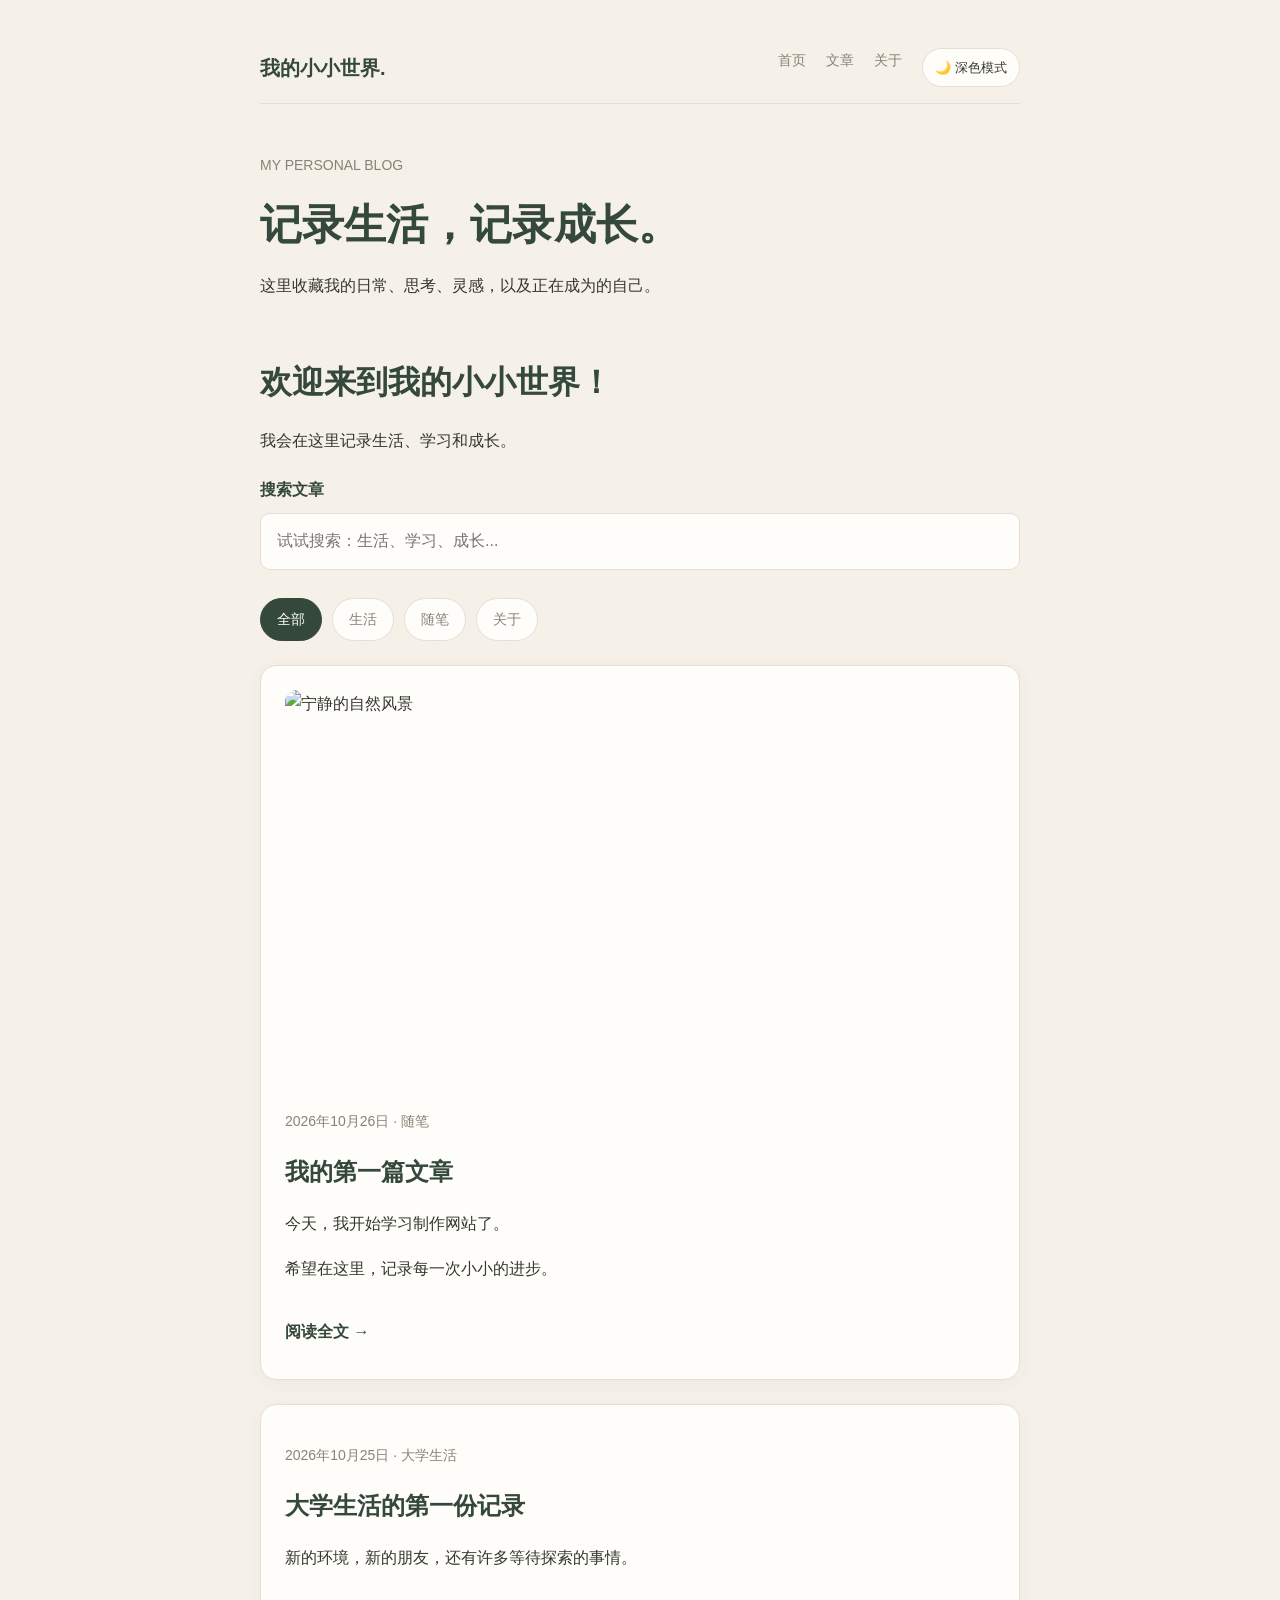
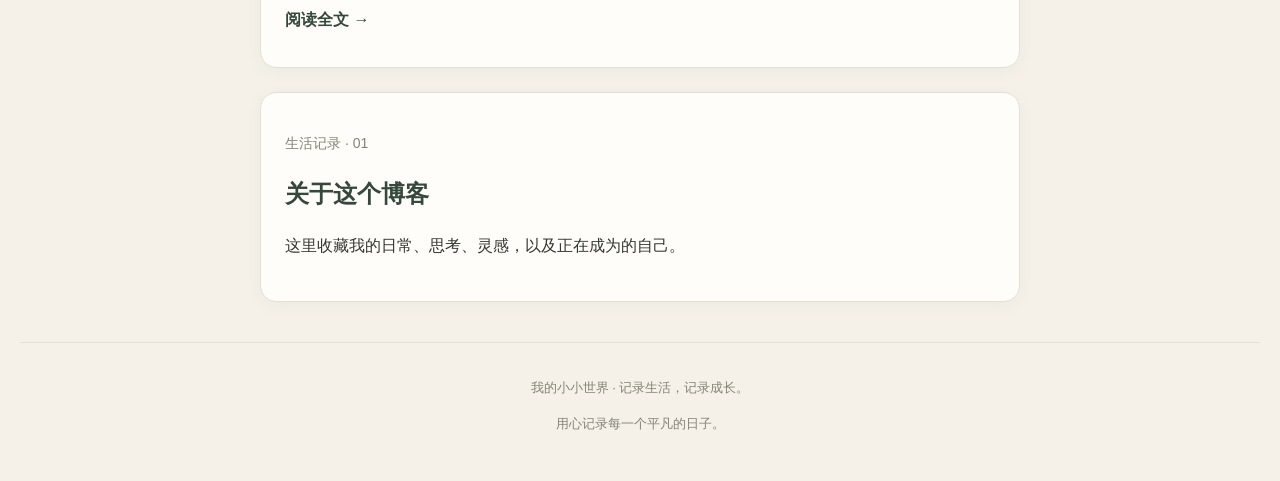
==== index.html @ ff306c77 "Add files via upload" ====
<!DOCTYPE html>
<html lang="zh-CN">
<head>
    <meta charset="UTF-8">
    <meta name="viewport" content="width=device-width, initial-scale=1.0">
    <title>我的小小世界</title>

    <link rel="stylesheet" href="style.css">
</head>
<body>
    
    <main>
        <nav class="navbar">
            <a class="logo" href="#">我的小小世界.</a>
            <div class="nav-links">
                <a href="#home">首页</a>
                <a href="#articles">文章</a>
                <a href="#about">关于</a>
                <button id="theme-toggle" type="button" aria-label="切换深色模式">
    🌙 深色模式
</button>
            </div>
        </nav>

        <header id="home" class="hero">
            <p class="date">MY PERSONAL BLOG</p>
            <h1>记录生活，记录成长。</h1>
            <p>这里收藏我的日常、思考、灵感，以及正在成为的自己。</p>
        </header>

        <h1>欢迎来到我的小小世界！</h1>
        <p>我会在这里记录生活、学习和成长。</p>

        
        <section class="search-area">
            <label for="article-search">搜索文章</label>
            <input
                type="search"
                id="article-search"
                placeholder="试试搜索：生活、学习、成长..."
            >
            <p id="search-status" aria-live="polite"></p>
        </section>

        <section class="category-area" aria-label="文章分类">
            <button class="category-btn active" data-category="全部">
                全部
            </button>
            <button class="category-btn" data-category="生活">
                生活
            </button>
            <button class="category-btn" data-category="随笔">
                随笔
            </button>
            <button class="category-btn" data-category="关于">
                关于
            </button>
        </section>

<!-- 第一篇：随笔 -->
<article class="card" id="articles" data-category="随笔">
    <img
        class="cover"
        src="https://images.unsplash.com/photo-1470770841072-f978cf4d019e?w=1000"
        alt="宁静的自然风景"
    >
    <p class="date">2026年10月26日 · 随笔</p>
    <h2>我的第一篇文章</h2>
    <p>今天，我开始学习制作网站了。</p>
    <p>希望在这里，记录每一次小小的进步。</p>
    <a class="read-more" href="article.html">阅读全文 →</a>
</article>

        <!-- 第二篇：生活 -->
<article class="card" data-category="生活">
            <p class="date">2026年10月25日 · 大学生活</p>
            <h2>大学生活的第一份记录</h2>
            <p>新的环境，新的朋友，还有许多等待探索的事情。</p>
            <a class="read-more" href="article2.html">阅读全文 →</a>
        </article>


        <!-- 第三篇：关于 -->
<article class="card" id="about" data-category="关于">
            <p class="date">生活记录 · 01</p>
            <h2>关于这个博客</h2>
            <p>这里收藏我的日常、思考、灵感，以及正在成为的自己。</p>
        </article>
    </main>
    
    <footer>
        <p>我的小小世界 · 记录生活，记录成长。</p>
        <p>用心记录每一个平凡的日子。</p>
    </footer>

    
    <script>
        const searchInput =
            document.getElementById("article-search");

        const searchStatus =
            document.getElementById("search-status");

        const articles = Array.from(
            document.querySelectorAll("main > article.card")
        );

        const categoryButtons = Array.from(
            document.querySelectorAll(".category-btn")
        );

        let currentCategory = "全部";

        function filterArticles() {
            const keyword =
                searchInput.value.trim().toLowerCase();

            let visibleCount = 0;

            articles.forEach(function (article) {
                const text =
                    article.textContent.toLowerCase();

                const category =
                    article.dataset.category;

                const matchesKeyword =
                    text.includes(keyword);

                const matchesCategory =
                    currentCategory === "全部" ||
                    category === currentCategory;

                const visible =
                    matchesKeyword && matchesCategory;

                article.hidden = !visible;

                if (visible) {
                    visibleCount++;
                }
            });

            if (keyword === "" &&
                currentCategory === "全部") {
                searchStatus.textContent = "";
            } else if (visibleCount === 0) {
                searchStatus.textContent =
                    "没有找到相关文章，试试其他条件。";
            } else {
                searchStatus.textContent =
                    "找到 " + visibleCount + " 篇相关文章。";
            }
        }

        searchInput.addEventListener(
            "input",
            filterArticles
        );

        categoryButtons.forEach(function (button) {
            button.addEventListener("click", function () {
                currentCategory =
                    button.dataset.category;

                categoryButtons.forEach(function (item) {
                    item.classList.toggle(
                        "active",
                        item === button
                    );
                });

                filterArticles();
            });
        });
    </script>
    
    <script>
        const themeToggle =
            document.getElementById("theme-toggle");

        const savedTheme =
            localStorage.getItem("blog-theme");

        if (savedTheme === "dark") {
            document.documentElement.dataset.theme = "dark";
            themeToggle.textContent = "☀️ 浅色模式";
        }

        themeToggle.addEventListener("click", function () {
            const isDark =
                document.documentElement.dataset.theme === "dark";

            if (isDark) {
                document.documentElement.dataset.theme = "light";
                themeToggle.textContent = "🌙 深色模式";
                localStorage.setItem("blog-theme", "light");
            } else {
                document.documentElement.dataset.theme = "dark";
                themeToggle.textContent = "☀️ 浅色模式";
                localStorage.setItem("blog-theme", "dark");
            }
        });
    </script>
</body>

</body>
</html>

</body>

</body>
</html>

</html>
---- style.css ----
/* 1. 全站基础设置 */
:root {
    --bg: #f5f1e9;
    --surface: #fffdf9;
    --text: #33372f;
    --muted: #858477;
    --primary: #35483c;
    --border: #e5dfd3;
    --radius: 16px;
}

* {
    box-sizing: border-box;
}

html {
    scroll-behavior: smooth;
}

body {
    margin: 0;
    padding: 32px 20px;
    background: var(--bg);
    color: var(--text);
    font-family: "Microsoft YaHei", sans-serif;
    line-height: 1.8;
}

main {
    max-width: 760px;
    margin: 0 auto;
}

/* 2. 顶部导航栏 */
.navbar {
    display: flex;
    justify-content: space-between;
    align-items: center;
    gap: 16px;
    padding: 16px 0;
    border-bottom: 1px solid var(--border);
}

.logo {
    color: var(--primary);
    font-size: 20px;
    font-weight: bold;
    text-decoration: none;
}

.nav-links {
    display: flex;
    flex-wrap: wrap;
    gap: 20px;
}

.nav-links a {
    color: var(--muted);
    font-size: 14px;
    text-decoration: none;
}

.nav-links a:hover {
    color: var(--primary);
}

/* 3. 首页标题 */
.hero {
    padding: 35px 0 20px;
}

h1,
h2 {
    color: var(--primary);
    line-height: 1.5;
}

.hero h1 {
    margin: 8px 0;
    font-size: clamp(28px, 5vw, 42px);
}

.date {
    color: var(--muted);
    font-size: 14px;
}

/* 4. 文章卡片 */
.card {
    margin-top: 24px;
    padding: 24px;
    overflow: hidden;
    background: var(--surface);
    border: 1px solid var(--border);
    border-radius: var(--radius);
    box-shadow: 0 4px 18px rgba(53, 72, 60, 0.04);
}


.cover {
    display: block;
    width: 100%;
    aspect-ratio: 16 / 9;
    height: auto;
    margin-bottom: 20px;
    border-radius: 12px;
    object-fit: cover;
    transition: transform 0.3s ease;
}

.card:hover .cover {
    transform: scale(1.02);
}


.read-more {
    display: inline-block;
    margin-top: 10px;
    color: var(--primary);
    font-weight: bold;
    text-decoration: none;
}

.read-more:hover {
    text-decoration: underline;
}

/* 5. 页脚 */
footer {
    margin-top: 40px;
    padding-top: 20px;
    border-top: 1px solid var(--border);
    color: var(--muted);
    font-size: 13px;
    text-align: center;
}

/* 手机屏幕适配 */
@media (max-width: 600px) {
    body {
        padding: 16px 14px;
    }

    .navbar {
        align-items: flex-start;
        flex-direction: column;
        gap: 8px;
    }

    .nav-links {
        gap: 18px;
    }

    .hero {
        padding: 26px 0 14px;
    }

    .card {
        padding: 18px;
        margin-top: 18px;
    }

    .cover {
        border-radius: 8px;
    }

    footer {
        margin-top: 28px;
    }
}

/* A4：交互细节优化 */

/* 导航链接平滑变色 */
.nav-links a {
    transition: color 0.25s ease;
}

/* 文章卡片轻微浮起 */
.card {
    transition:
        transform 0.25s ease,
        box-shadow 0.25s ease;
}

.card:hover {
    transform: translateY(-3px);
    box-shadow: 0 10px 28px rgba(53, 72, 60, 0.09);
}

/* 阅读按钮 */
.read-more {
    padding: 8px 0;
    transition: color 0.25s ease;
}

.read-more:hover {
    color: #8a6847;
}

/* 统一文字选中颜色 */
::selection {
    background: #d9e3d8;
    color: #35483c;
}

/* B1：文章搜索框 */
.search-area {
    margin: 20px 0 28px;
}

.search-area label {
    display: block;
    margin-bottom: 8px;
    color: var(--primary);
    font-weight: bold;
}

#article-search {
    width: 100%;
    padding: 13px 16px;
    border: 1px solid var(--border);
    border-radius: 10px;
    background: var(--surface);
    color: var(--text);
    font: inherit;
    outline: none;
    transition: border-color 0.2s ease,
                box-shadow 0.2s ease;
}

#article-search:focus {
    border-color: var(--primary);
    box-shadow: 0 0 0 3px rgba(53, 72, 60, 0.10);
}

#search-status {
    margin: 8px 0 0;
    color: var(--muted);
    font-size: 13px;
}

/* B2：文章分类 */
.category-area {
    display: flex;
    flex-wrap: wrap;
    gap: 10px;
    margin: 18px 0 24px;
}

.category-btn {
    padding: 8px 16px;
    border: 1px solid var(--border);
    border-radius: 999px;
    background: var(--surface);
    color: var(--muted);
    font: inherit;
    font-size: 14px;
    cursor: pointer;
    transition: background 0.2s ease,
                color 0.2s ease,
                border-color 0.2s ease;
}

.category-btn:hover,
.category-btn.active {
    background: var(--primary);
    color: white;
    border-color: var(--primary);
}

/* B3：深色模式主题 */
:root[data-theme="dark"] {
    --bg: #1c211f;
    --surface: #272e2a;
    --text: #e8e8df;
    --muted: #b0b5aa;
    --primary: #c1d6c4;
    --border: #414a43;
}

/* 深色模式下的导航栏 */
:root[data-theme="dark"] .nav-links a {
    color: var(--muted);
}

:root[data-theme="dark"] .nav-links a:hover {
    color: var(--primary);
}

/* 深色模式下的按钮 */
#theme-toggle {
    padding: 7px 12px;
    border: 1px solid var(--border);
    border-radius: 999px;
    background: var(--surface);
    color: var(--text);
    font: inherit;
    font-size: 13px;
    cursor: pointer;
    transition: background 0.2s ease,
                color 0.2s ease;
}

#theme-toggle:hover {
    border-color: var(--primary);
}

/* 主题变化时平滑过渡 */
body,
.card,
#article-search {
    transition: background-color 0.25s ease,
                color 0.25s ease,
                border-color 0.25s ease;
}

/* 手机屏幕下的主题按钮 */
@media (max-width: 600px) {
    #theme-toggle {
        margin-top: 4px;
    }
}
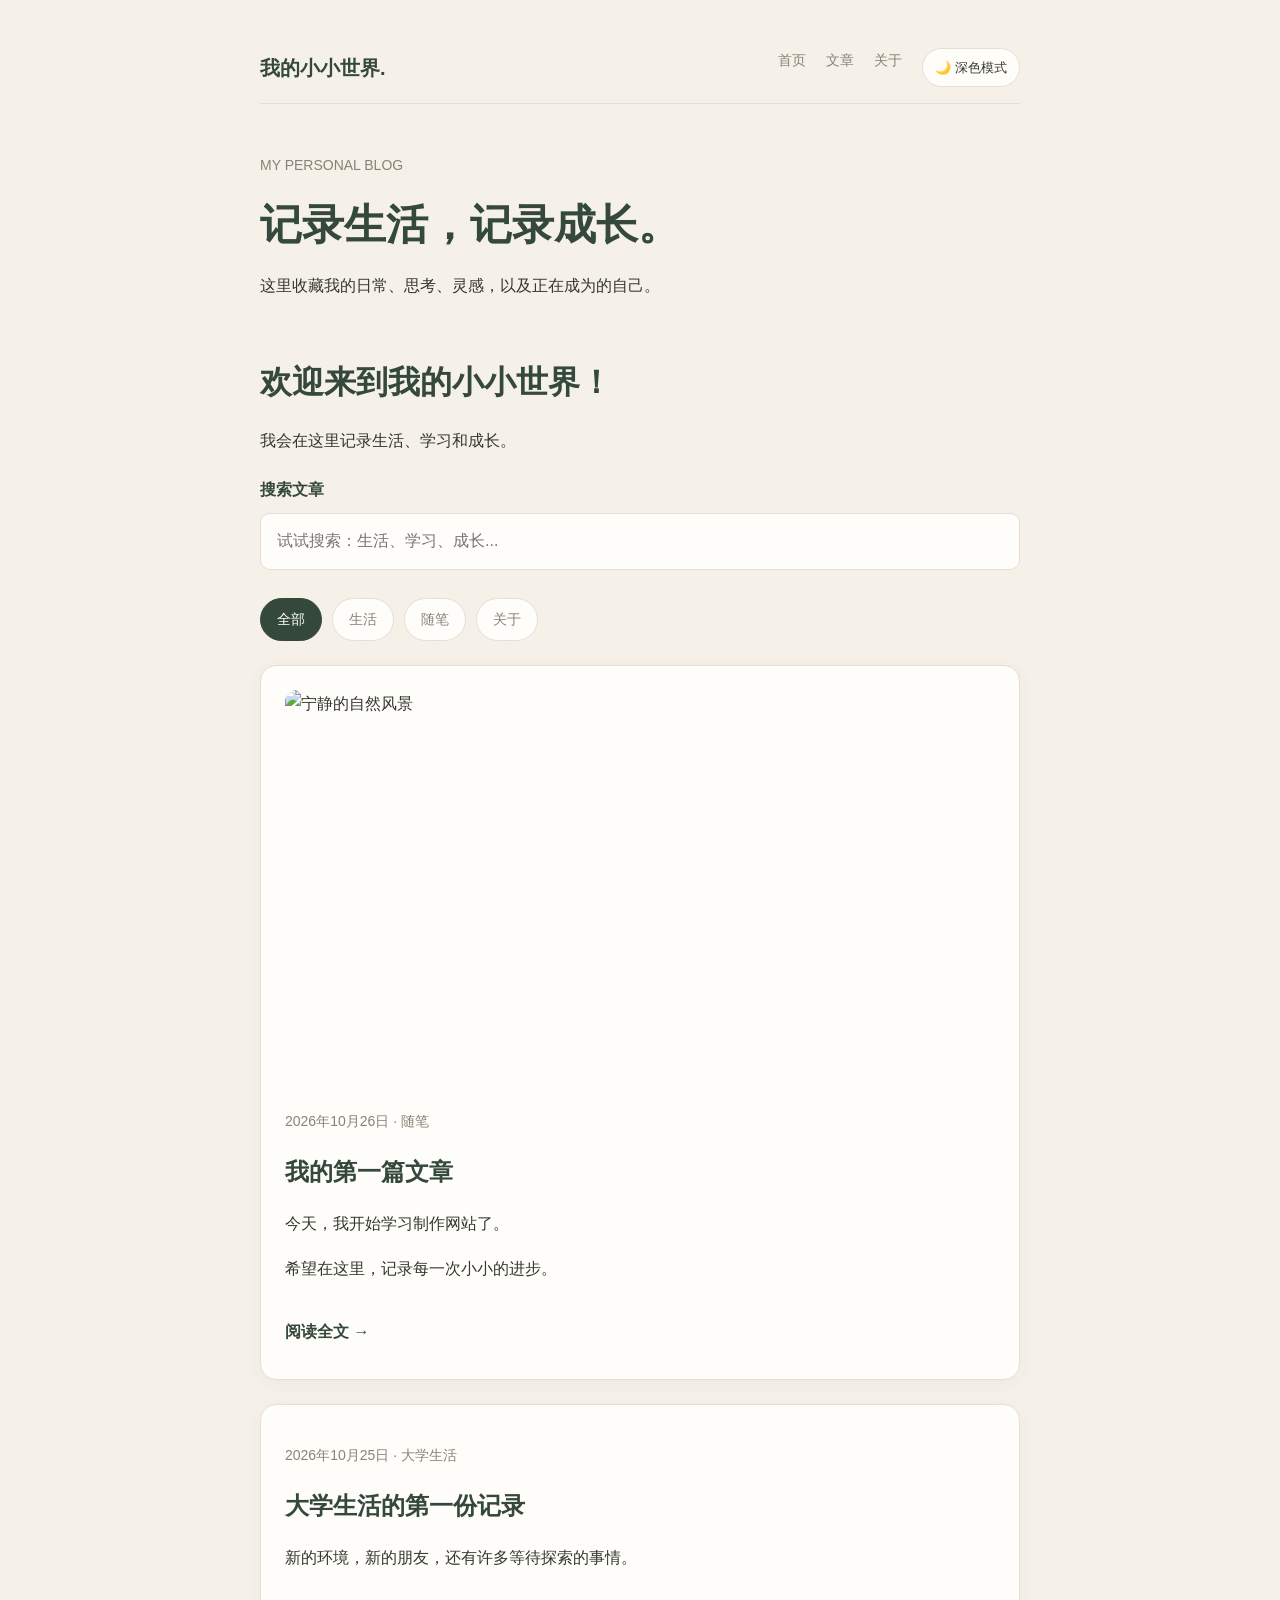
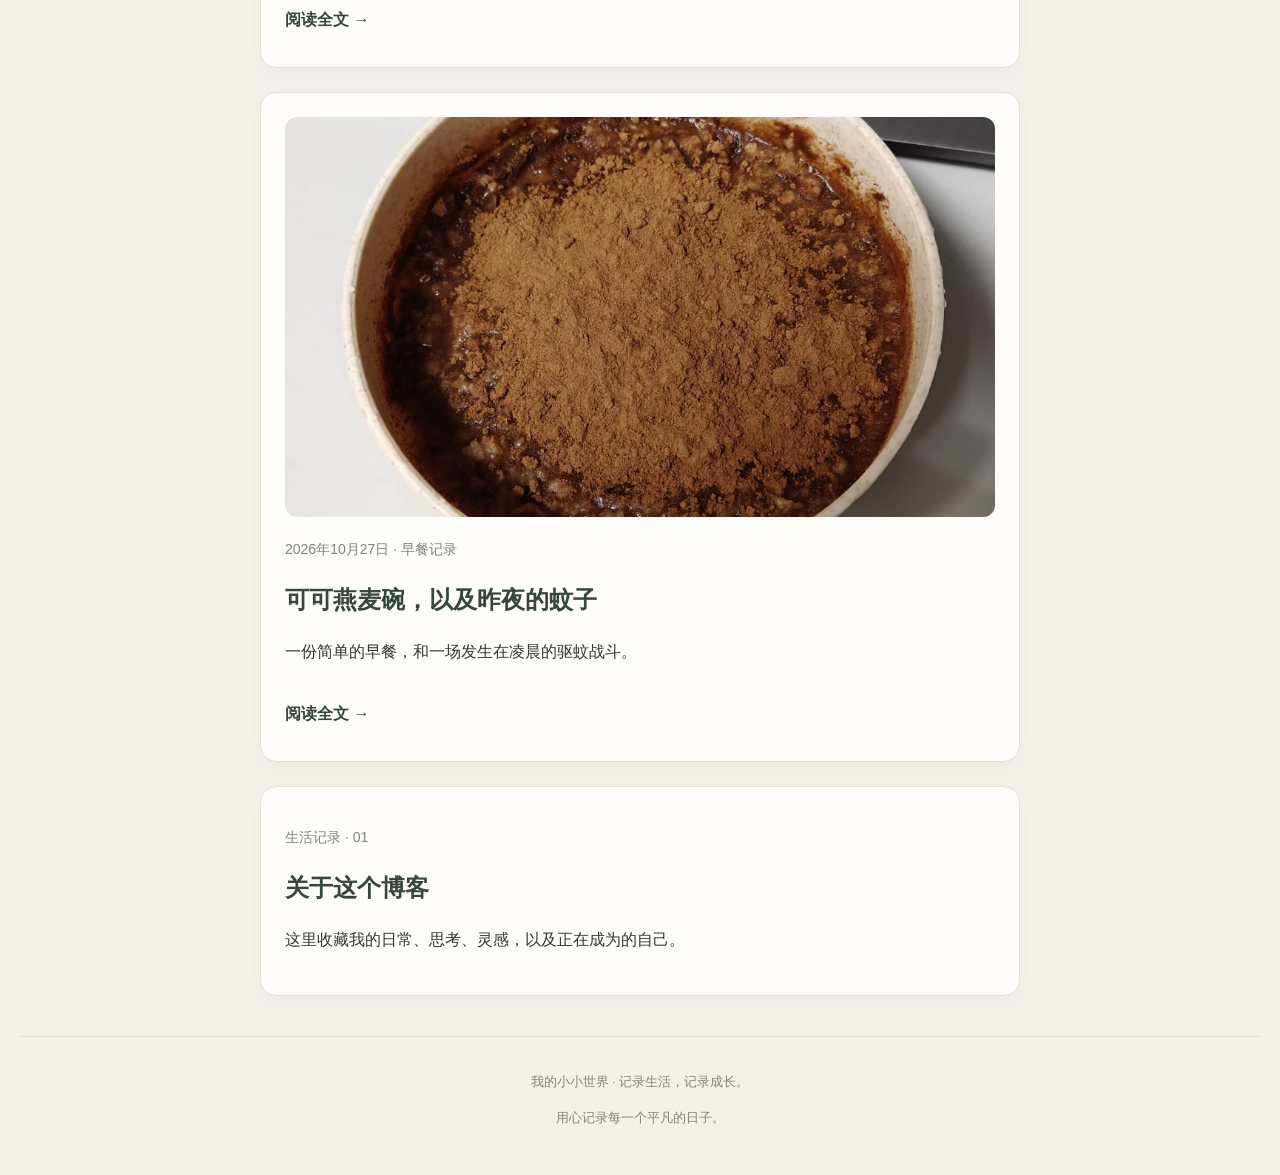
==== commit 7d6a6af5: "Add breakfast diary card" ====
--- a/index.html
+++ b/index.html
@@ -79,7 +79,18 @@
             <p>新的环境，新的朋友，还有许多等待探索的事情。</p>
             <a class="read-more" href="article2.html">阅读全文 →</a>
         </article>
-
+<!-- 第四篇：早餐日记 -->
+<article class="card" data-category="生活">
+  <img
+    class="cover"
+    src="cocoa-oatmeal.jpg"
+    alt="今日早餐：可可燕麦碗"
+  >
+  <p class="date">2026年10月27日 · 早餐记录</p>
+  <h2>可可燕麦碗，以及昨夜的蚊子</h2>
+  <p>一份简单的早餐，和一场发生在凌晨的驱蚊战斗。</p>
+  <a class="read-more" href="breakfast.html">阅读全文 →</a>
+</article>
 
         <!-- 第三篇：关于 -->
 <article class="card" id="about" data-category="关于">
